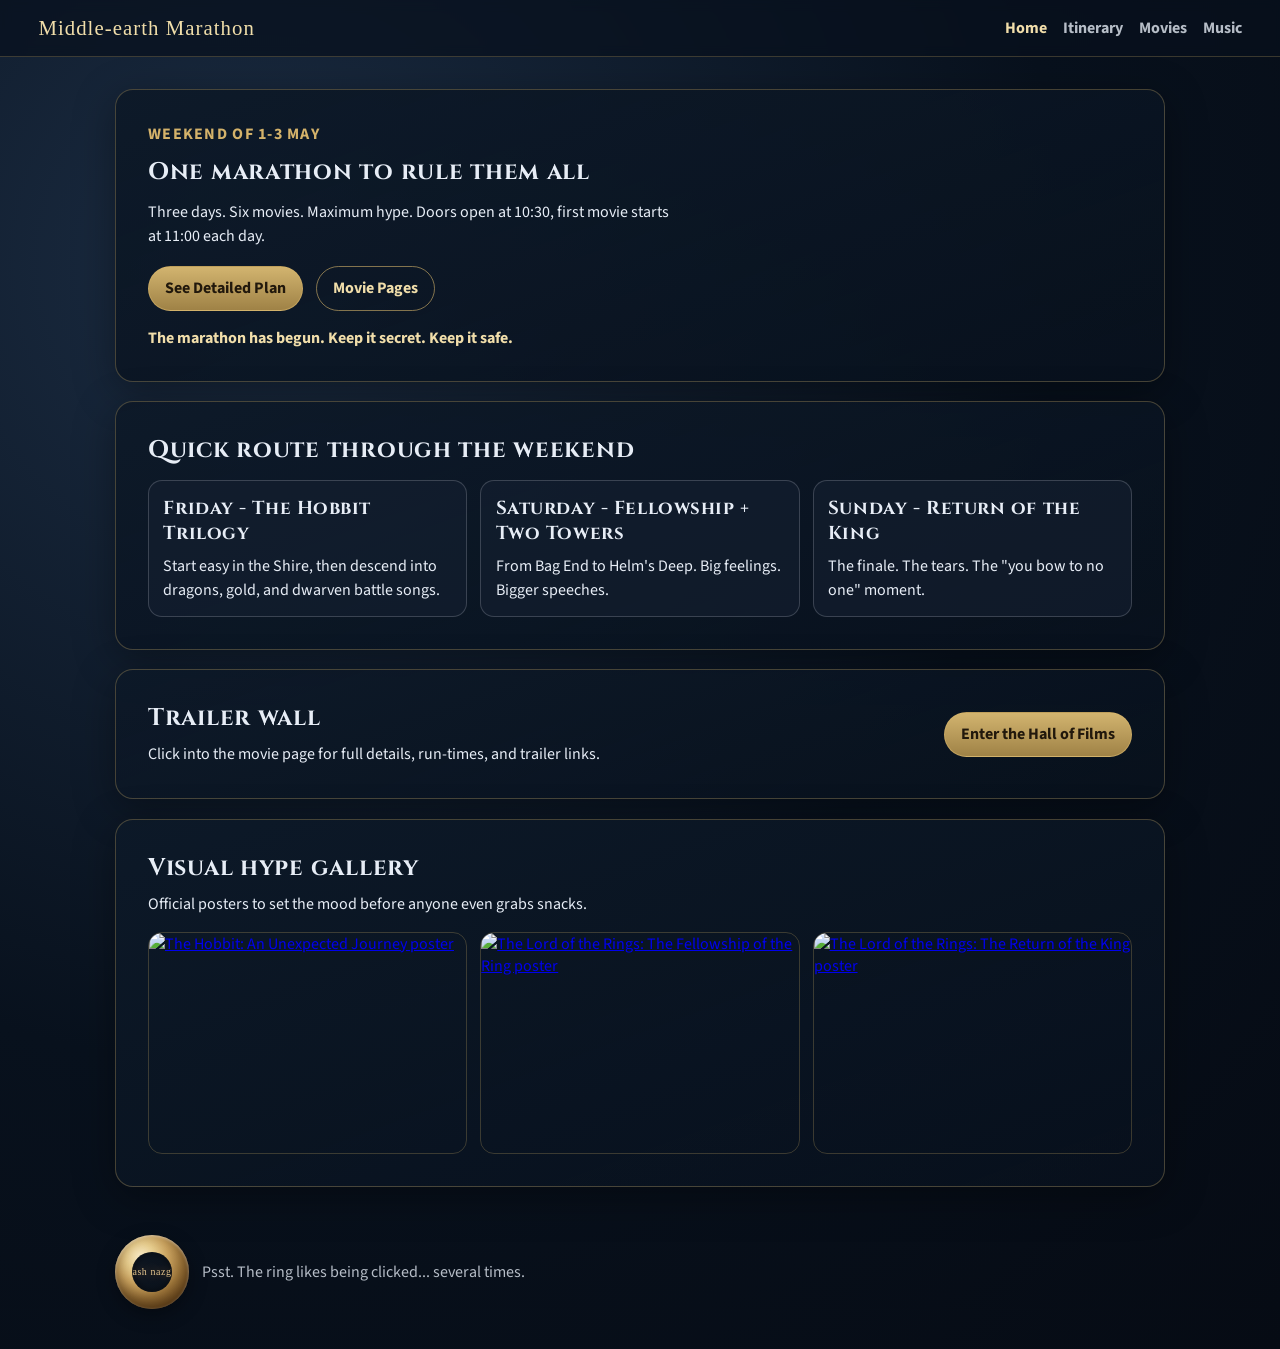
==== index.html @ 4d38f9e7 "Amp up site hype with posters and animated ring interactions" ====
<!doctype html>
<html lang="en">
<head>
  <meta charset="UTF-8">
  <meta name="viewport" content="width=device-width, initial-scale=1.0">
  <title>Middle-earth Marathon | 1-3 May</title>
  <meta name="description" content="An epic Hobbit + LOTR marathon weekend site with schedule, music, and hidden easter eggs.">
  <link rel="preconnect" href="https://fonts.googleapis.com">
  <link rel="preconnect" href="https://fonts.gstatic.com" crossorigin>
  <link href="https://fonts.googleapis.com/css2?family=Cinzel:wght@400;600;800&family=IM+Fell+English+SC&family=Source+Sans+3:wght@400;600;700&display=swap" rel="stylesheet">
  <link rel="stylesheet" href="styles.css">
</head>
<body data-page="home">
  <div class="bg-glow"></div>
  <header class="site-header">
    <a class="brand" href="index.html">Middle-earth Marathon</a>
    <nav>
      <a href="index.html" aria-current="page">Home</a>
      <a href="itinerary.html">Itinerary</a>
      <a href="movies.html">Movies</a>
      <a href="music.html">Music</a>
    </nav>
  </header>

  <main>
    <section class="hero">
      <p class="tag">Weekend of 1-3 May</p>
      <h1>One marathon to rule them all</h1>
      <p class="lead">Three days. Six movies. Maximum hype. Doors open at 10:30, first movie starts at 11:00 each day.</p>
      <div class="cta-row">
        <a class="button" href="itinerary.html">See Detailed Plan</a>
        <a class="button ghost" href="movies.html">Movie Pages</a>
      </div>
      <div id="countdown" class="countdown" aria-live="polite"></div>
    </section>

    <section class="panel">
      <h2>Quick route through the weekend</h2>
      <div class="timeline-grid">
        <article>
          <h3>Friday - The Hobbit Trilogy</h3>
          <p>Start easy in the Shire, then descend into dragons, gold, and dwarven battle songs.</p>
        </article>
        <article>
          <h3>Saturday - Fellowship + Two Towers</h3>
          <p>From Bag End to Helm's Deep. Big feelings. Bigger speeches.</p>
        </article>
        <article>
          <h3>Sunday - Return of the King</h3>
          <p>The finale. The tears. The "you bow to no one" moment.</p>
        </article>
      </div>
    </section>

    <section class="panel split">
      <div>
        <h2>Trailer wall</h2>
        <p>Click into the movie page for full details, run-times, and trailer links.</p>
      </div>
      <a class="button" href="movies.html">Enter the Hall of Films</a>
    </section>

    <section class="panel">
      <h2>Visual hype gallery</h2>
      <p>Official posters to set the mood before anyone even grabs snacks.</p>
      <div class="image-grid">
        <a href="https://www.youtube.com/watch?v=SDnYMbYB-nU" target="_blank" rel="noreferrer" aria-label="The Hobbit trailer">
          <img src="https://upload.wikimedia.org/wikipedia/en/b/b3/The_Hobbit-_An_Unexpected_Journey.jpeg" alt="The Hobbit: An Unexpected Journey poster" loading="lazy">
        </a>
        <a href="https://www.youtube.com/watch?v=V75dMMIW2B4" target="_blank" rel="noreferrer" aria-label="Fellowship trailer">
          <img src="https://upload.wikimedia.org/wikipedia/en/f/fb/Lord_Rings_Fellowship_Ring.jpg" alt="The Lord of the Rings: The Fellowship of the Ring poster" loading="lazy">
        </a>
        <a href="https://www.youtube.com/watch?v=r5X-hFf6Bwo" target="_blank" rel="noreferrer" aria-label="Return of the King trailer">
          <img src="https://upload.wikimedia.org/wikipedia/en/4/48/Lord_Rings_Return_King.jpg" alt="The Lord of the Rings: The Return of the King poster" loading="lazy">
        </a>
      </div>
    </section>
  </main>

  <footer>
    <button id="ring-button" class="ring" aria-label="The One Ring"><span class="sr-only">The One Ring</span></button>
    <p id="ring-message">Psst. The ring likes being clicked... several times.</p>
  </footer>

  <script src="app.js"></script>
</body>
</html>
---- styles.css ----
:root {
  --bg-night: #08111d;
  --bg-deep: #0f1c2d;
  --gold: #d4b26a;
  --gold-bright: #f1deaa;
  --stone: #b6bdc7;
  --ink: #e7edf6;
  --accent: #3b8f7a;
  --ring-red: #8b1f1f;
}

* {
  box-sizing: border-box;
}

html,
body {
  margin: 0;
  padding: 0;
  font-family: "Source Sans 3", sans-serif;
  color: var(--ink);
  background: radial-gradient(circle at 20% 20%, #1b2c42 0%, var(--bg-night) 55%, #060b14 100%);
  min-height: 100%;
}

.bg-glow {
  position: fixed;
  inset: -15vh -20vw;
  pointer-events: none;
  z-index: -3;
  background:
    radial-gradient(circle at 15% 20%, rgba(212, 178, 106, 0.2), transparent 40%),
    radial-gradient(circle at 90% 10%, rgba(59, 143, 122, 0.18), transparent 35%),
    radial-gradient(circle at 50% 85%, rgba(139, 31, 31, 0.18), transparent 35%);
}

.floating-field {
  position: fixed;
  inset: 0;
  overflow: hidden;
  pointer-events: none;
  z-index: -2;
}

.float-shard {
  position: absolute;
  border-radius: 999px;
  opacity: 0.45;
  filter: blur(0.3px);
  animation: drift var(--speed) ease-in-out infinite;
}

@keyframes drift {
  0%,
  100% {
    transform: translateY(0) translateX(0) rotate(0deg);
  }
  50% {
    transform: translateY(calc(var(--rise) * -1)) translateX(var(--slide)) rotate(10deg);
  }
}

.site-header {
  display: flex;
  justify-content: space-between;
  align-items: center;
  gap: 1rem;
  padding: 1rem clamp(1rem, 3vw, 3rem);
  position: sticky;
  top: 0;
  backdrop-filter: blur(6px);
  background: rgba(8, 17, 29, 0.7);
  border-bottom: 1px solid rgba(212, 178, 106, 0.25);
}

.brand {
  text-decoration: none;
  color: var(--gold-bright);
  font-family: "IM Fell English SC", serif;
  font-size: 1.3rem;
  letter-spacing: 0.05em;
}

nav {
  display: flex;
  gap: 1rem;
  flex-wrap: wrap;
}

nav a {
  color: var(--stone);
  text-decoration: none;
  font-weight: 700;
}

nav a[aria-current="page"] {
  color: var(--gold-bright);
}

main {
  width: min(1050px, 92vw);
  margin: 2rem auto 3rem;
  display: grid;
  gap: 1.2rem;
}

.hero,
.panel {
  border: 1px solid rgba(212, 178, 106, 0.3);
  border-radius: 18px;
  padding: clamp(1rem, 3.5vw, 2rem);
  background: linear-gradient(160deg, rgba(13, 25, 40, 0.95), rgba(8, 17, 29, 0.85));
  box-shadow: 0 10px 40px rgba(0, 0, 0, 0.35);
}

.hero.small {
  padding: 1.3rem clamp(1rem, 3vw, 2rem);
}

h1,
h2,
h3 {
  margin: 0 0 0.5rem;
  font-family: Cinzel, serif;
  letter-spacing: 0.03em;
}

p {
  margin: 0;
  line-height: 1.5;
}

.tag {
  color: var(--gold);
  font-weight: 700;
  text-transform: uppercase;
  letter-spacing: 0.08em;
  margin-bottom: 0.6rem;
}

.lead {
  margin: 0.8rem 0 0;
  max-width: 66ch;
}

.cta-row {
  display: flex;
  gap: 0.8rem;
  margin-top: 1.1rem;
  flex-wrap: wrap;
}

.button {
  border: 1px solid rgba(212, 178, 106, 0.6);
  background: linear-gradient(180deg, #d2b46f, #9f8246);
  color: #21180c;
  border-radius: 999px;
  padding: 0.65rem 1rem;
  text-decoration: none;
  font-weight: 700;
  cursor: pointer;
}

.button.ghost {
  background: transparent;
  color: var(--gold-bright);
}

.countdown {
  margin-top: 1rem;
  color: var(--gold-bright);
  font-weight: 700;
}

.timeline-grid,
.cards {
  margin-top: 0.9rem;
  display: grid;
  gap: 0.8rem;
  grid-template-columns: repeat(auto-fit, minmax(220px, 1fr));
}

.card,
.timeline-grid article {
  border: 1px solid rgba(182, 189, 199, 0.25);
  border-radius: 14px;
  padding: 0.9rem;
  background: rgba(21, 32, 48, 0.65);
}

.poster {
  width: 100%;
  aspect-ratio: 2 / 3;
  object-fit: cover;
  border-radius: 12px;
  margin: 0.5rem 0 0.7rem;
  border: 1px solid rgba(212, 178, 106, 0.3);
}

.image-grid {
  margin-top: 1rem;
  display: grid;
  gap: 0.8rem;
  grid-template-columns: repeat(auto-fit, minmax(220px, 1fr));
}

.image-grid a {
  display: block;
  border-radius: 14px;
  overflow: hidden;
  border: 1px solid rgba(212, 178, 106, 0.25);
  transform: translateY(0);
  transition: transform 180ms ease;
}

.image-grid a:hover {
  transform: translateY(-4px);
}

.image-grid img {
  width: 100%;
  height: 100%;
  min-height: 220px;
  object-fit: cover;
  display: block;
}

.card a {
  color: #9de4d2;
  text-decoration: none;
  font-weight: 700;
}

.split {
  display: flex;
  justify-content: space-between;
  gap: 1rem;
  align-items: center;
  flex-wrap: wrap;
}

.agenda {
  margin-top: 0.8rem;
  display: grid;
  gap: 0.65rem;
}

.agenda-item {
  display: flex;
  gap: 1rem;
  align-items: baseline;
  border-left: 3px solid var(--accent);
  padding: 0.5rem 0.8rem;
  background: rgba(20, 33, 50, 0.7);
  border-radius: 8px;
}

.agenda-item span {
  min-width: 4.4rem;
  color: var(--gold-bright);
  font-weight: 700;
}

.ring {
  width: 74px;
  height: 74px;
  border-radius: 50%;
  border: none;
  background:
    radial-gradient(circle at 35% 30%, #f8ebc9 0%, #e5cb8c 20%, #c9a25f 38%, #9a7339 58%, #6f4c20 78%, #4f3414 100%);
  box-shadow:
    inset 0 1px 3px rgba(255, 255, 255, 0.45),
    inset 0 -6px 14px rgba(57, 35, 11, 0.6),
    0 6px 18px rgba(0, 0, 0, 0.35);
  position: relative;
  cursor: pointer;
}

.ring::before {
  content: "";
  position: absolute;
  inset: 17px;
  border-radius: 50%;
  background: radial-gradient(circle at 50% 50%, rgba(8, 17, 29, 0.98) 65%, rgba(8, 17, 29, 0.85) 100%);
  box-shadow: inset 0 0 8px rgba(0, 0, 0, 0.55);
}

.ring::after {
  content: "ash nazg";
  position: absolute;
  inset: 0;
  display: grid;
  place-items: center;
  font-family: "IM Fell English SC", serif;
  font-size: 0.62rem;
  letter-spacing: 0.06em;
  color: rgba(255, 216, 142, 0.88);
  text-shadow: 0 0 10px rgba(255, 167, 73, 0.45);
  mix-blend-mode: screen;
}

.ring.awake {
  animation: ring-pulse 900ms ease;
}

@keyframes ring-pulse {
  0% {
    transform: scale(1) rotate(0deg);
  }
  40% {
    transform: scale(1.08) rotate(8deg);
  }
  100% {
    transform: scale(1) rotate(0deg);
  }
}

.sr-only {
  position: absolute;
  width: 1px;
  height: 1px;
  padding: 0;
  margin: -1px;
  overflow: hidden;
  clip: rect(0, 0, 0, 0);
  white-space: nowrap;
  border: 0;
}

footer {
  width: min(1050px, 92vw);
  margin: 0 auto 2.5rem;
  display: flex;
  gap: 0.8rem;
  align-items: center;
}

#ring-message {
  color: var(--stone);
}

.quote {
  font-family: "IM Fell English SC", serif;
  font-size: 1.3rem;
  color: var(--gold-bright);
}

.hidden-badge {
  margin-top: 1rem;
  display: none;
  color: #9de4d2;
  font-weight: 700;
}

.hidden-badge.show {
  display: block;
}

.secret-title {
  all: unset;
  cursor: pointer;
  color: var(--ink);
  font-family: Cinzel, serif;
  font-size: 1.05rem;
}

body.eye-of-sauron {
  filter: saturate(1.2) contrast(1.05);
}

body.eye-of-sauron .bg-glow {
  background:
    radial-gradient(circle at 50% 50%, rgba(206, 62, 35, 0.45), transparent 35%),
    radial-gradient(circle at 50% 50%, rgba(125, 14, 14, 0.35), transparent 60%);
}

@media (max-width: 700px) {
  .site-header {
    position: static;
  }

  nav {
    gap: 0.7rem;
  }

  footer {
    flex-direction: column;
    align-items: flex-start;
  }
}
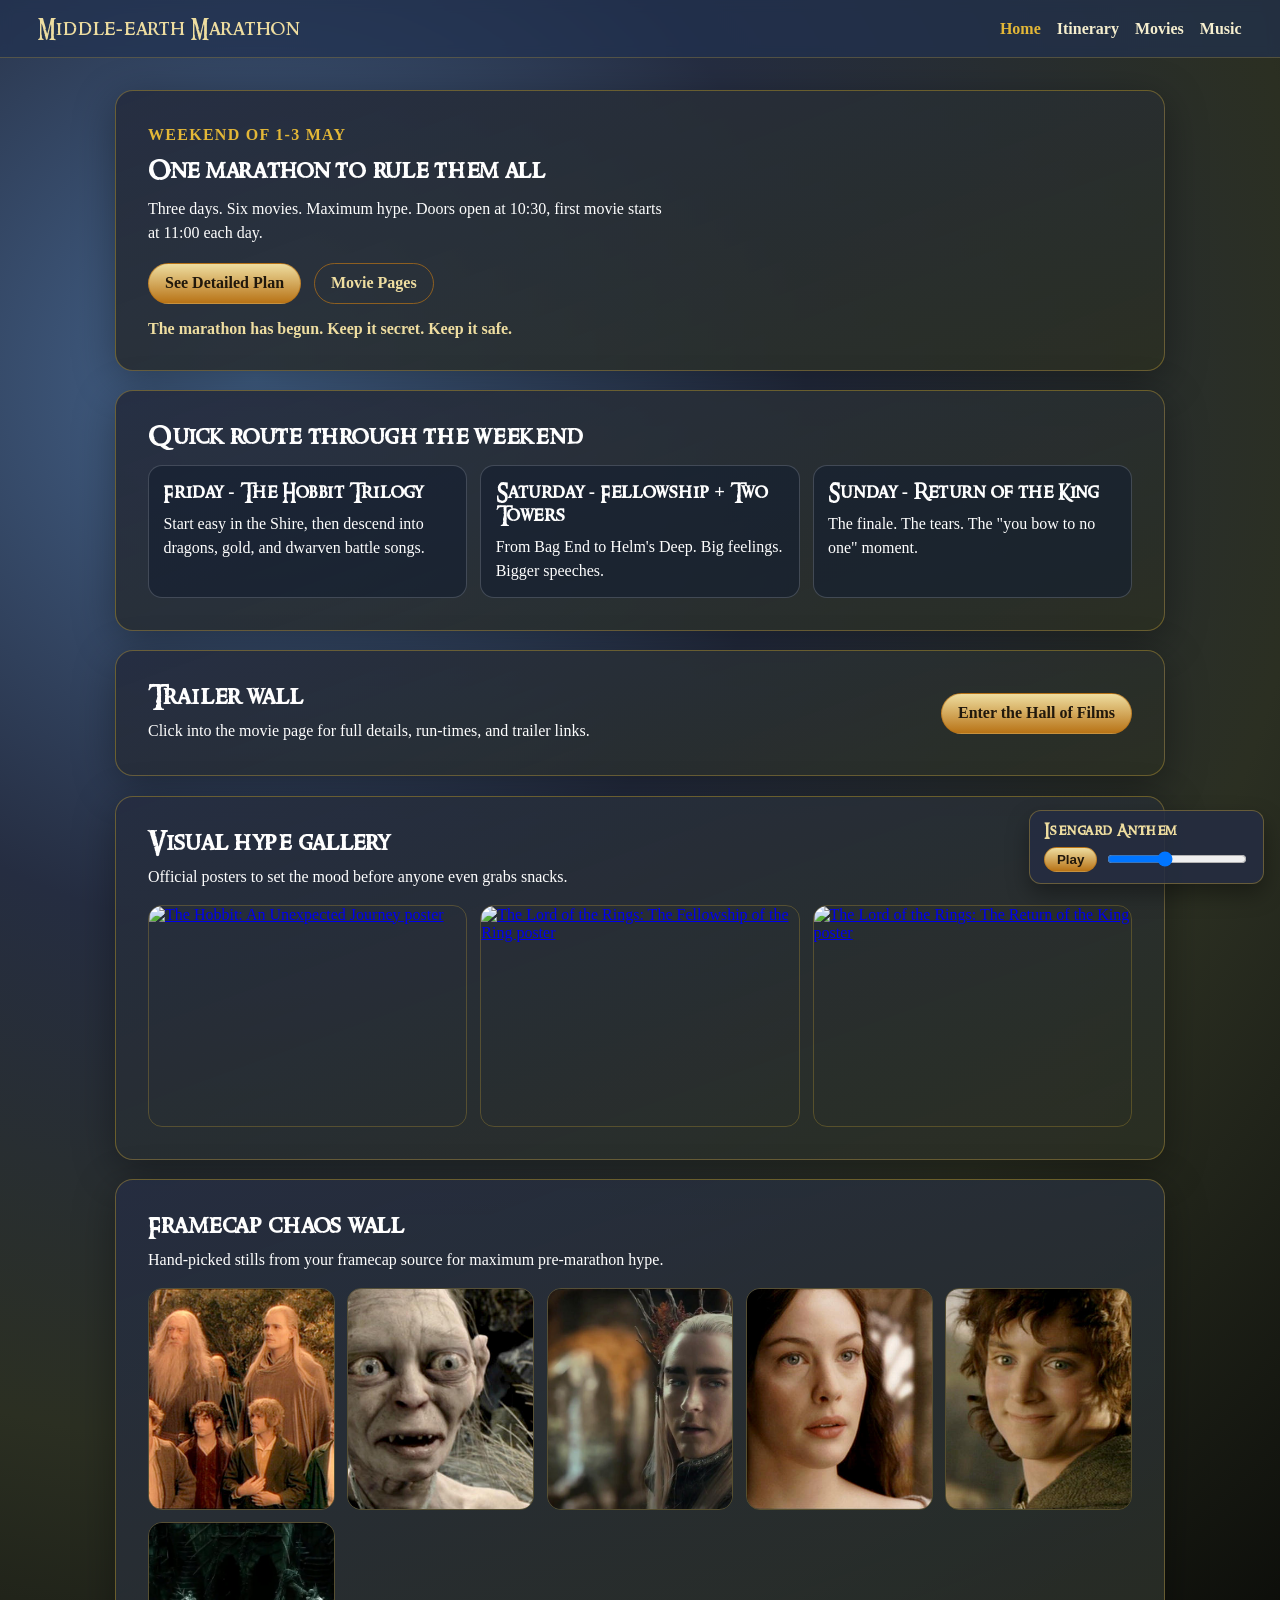
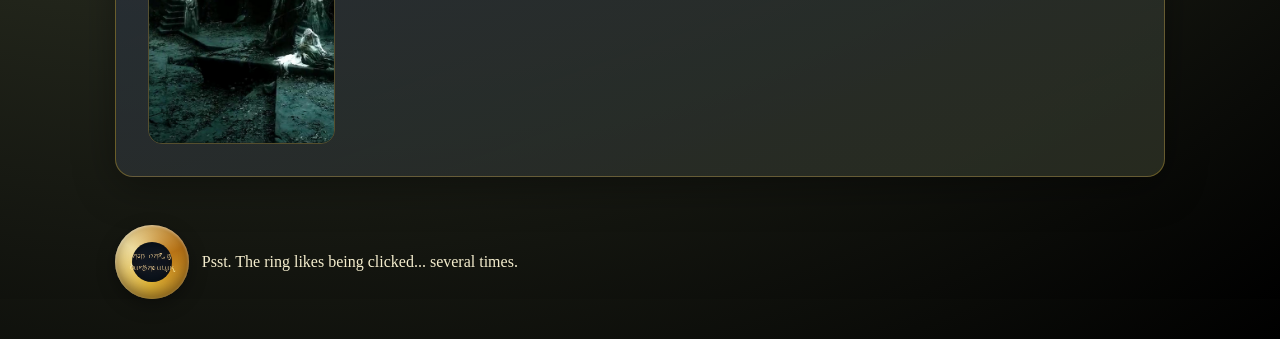
==== commit 85b44e14: "Add soundtrack player, LOTR assets, and themed visual overhaul" ====
--- a/index.html
+++ b/index.html
@@ -5,9 +5,6 @@
   <meta name="viewport" content="width=device-width, initial-scale=1.0">
   <title>Middle-earth Marathon | 1-3 May</title>
   <meta name="description" content="An epic Hobbit + LOTR marathon weekend site with schedule, music, and hidden easter eggs.">
-  <link rel="preconnect" href="https://fonts.googleapis.com">
-  <link rel="preconnect" href="https://fonts.gstatic.com" crossorigin>
-  <link href="https://fonts.googleapis.com/css2?family=Cinzel:wght@400;600;800&family=IM+Fell+English+SC&family=Source+Sans+3:wght@400;600;700&display=swap" rel="stylesheet">
   <link rel="stylesheet" href="styles.css">
 </head>
 <body data-page="home">
@@ -75,6 +72,19 @@
         </a>
       </div>
     </section>
+
+    <section class="panel">
+      <h2>Framecap chaos wall</h2>
+      <p>Hand-picked stills from your framecap source for maximum pre-marathon hype.</p>
+      <div class="image-grid dense">
+        <a href="assets/images/fotr0853.jpg" target="_blank" rel="noreferrer"><img src="assets/images/fotr0853.jpg" alt="Fellowship still" loading="lazy"></a>
+        <a href="assets/images/ttt0059.jpg" target="_blank" rel="noreferrer"><img src="assets/images/ttt0059.jpg" alt="Gollum still" loading="lazy"></a>
+        <a href="assets/images/htrlr146.jpg" target="_blank" rel="noreferrer"><img src="assets/images/htrlr146.jpg" alt="Thranduil still" loading="lazy"></a>
+        <a href="assets/images/rotk0363.jpg" target="_blank" rel="noreferrer"><img src="assets/images/rotk0363.jpg" alt="Arwen still" loading="lazy"></a>
+        <a href="assets/images/rotk2513.jpg" target="_blank" rel="noreferrer"><img src="assets/images/rotk2513.jpg" alt="Frodo still" loading="lazy"></a>
+        <a href="assets/images/htrlr317.jpg" target="_blank" rel="noreferrer"><img src="assets/images/htrlr317.jpg" alt="Gandalf and Galadriel still" loading="lazy"></a>
+      </div>
+    </section>
   </main>
 
   <footer>
--- a/styles.css
+++ b/styles.css
@@ -1,12 +1,34 @@
 :root {
-  --bg-night: #08111d;
-  --bg-deep: #0f1c2d;
-  --gold: #d4b26a;
-  --gold-bright: #f1deaa;
-  --stone: #b6bdc7;
-  --ink: #e7edf6;
-  --accent: #3b8f7a;
-  --ring-red: #8b1f1f;
+  --black: #000000;
+  --moss-1: #2b2f22;
+  --moss-2: #3c422f;
+  --moss-3: #4a4d35;
+  --moss-4: #5e614d;
+  --rotk-1: #213150;
+  --rotk-2: #252d41;
+  --rotk-3: #2f486c;
+  --rotk-4: #46668f;
+  --tower-1: #502730;
+  --tower-2: #532b35;
+  --tower-3: #602932;
+  --tower-4: #8c4949;
+  --logo-copper: #b87316;
+  --logo-gold: #e3b737;
+  --logo-light: #eedda0;
+  --logo-ivory: #f5eece;
+  --ink: #fefefe;
+}
+
+@font-face {
+  font-family: "Ringbearer";
+  src: url("assets/fonts/RingbearerMedium-51mgZ.ttf") format("truetype");
+  font-display: swap;
+}
+
+@font-face {
+  font-family: "Party Business";
+  src: url("assets/fonts/PartyBusiness-4B0K.ttf") format("truetype");
+  font-display: swap;
 }
 
 * {
@@ -17,9 +39,9 @@
 body {
   margin: 0;
   padding: 0;
-  font-family: "Source Sans 3", sans-serif;
+  font-family: Georgia, "Times New Roman", serif;
   color: var(--ink);
-  background: radial-gradient(circle at 20% 20%, #1b2c42 0%, var(--bg-night) 55%, #060b14 100%);
+  background: radial-gradient(circle at 20% 20%, var(--rotk-4) 0%, var(--rotk-2) 30%, var(--moss-1) 58%, var(--black) 100%);
   min-height: 100%;
 }
 
@@ -29,9 +51,9 @@
   pointer-events: none;
   z-index: -3;
   background:
-    radial-gradient(circle at 15% 20%, rgba(212, 178, 106, 0.2), transparent 40%),
-    radial-gradient(circle at 90% 10%, rgba(59, 143, 122, 0.18), transparent 35%),
-    radial-gradient(circle at 50% 85%, rgba(139, 31, 31, 0.18), transparent 35%);
+    radial-gradient(circle at 15% 20%, rgba(227, 183, 55, 0.26), transparent 40%),
+    radial-gradient(circle at 90% 10%, rgba(70, 102, 143, 0.28), transparent 35%),
+    radial-gradient(circle at 50% 85%, rgba(140, 73, 73, 0.28), transparent 35%);
 }
 
 .floating-field {
@@ -48,6 +70,21 @@
   opacity: 0.45;
   filter: blur(0.3px);
   animation: drift var(--speed) ease-in-out infinite;
+}
+
+.emoji-field {
+  position: fixed;
+  inset: 0;
+  overflow: hidden;
+  pointer-events: none;
+  z-index: -1;
+}
+
+.float-emoji {
+  position: absolute;
+  opacity: 0.58;
+  animation: drift var(--speed) ease-in-out infinite;
+  filter: drop-shadow(0 0 8px rgba(238, 221, 160, 0.3));
 }
 
 @keyframes drift {
@@ -69,14 +106,14 @@
   position: sticky;
   top: 0;
   backdrop-filter: blur(6px);
-  background: rgba(8, 17, 29, 0.7);
-  border-bottom: 1px solid rgba(212, 178, 106, 0.25);
+  background: rgba(33, 49, 80, 0.68);
+  border-bottom: 1px solid rgba(227, 183, 55, 0.25);
 }
 
 .brand {
   text-decoration: none;
-  color: var(--gold-bright);
-  font-family: "IM Fell English SC", serif;
+  color: var(--logo-light);
+  font-family: "Ringbearer", serif;
   font-size: 1.3rem;
   letter-spacing: 0.05em;
 }
@@ -88,13 +125,13 @@
 }
 
 nav a {
-  color: var(--stone);
+  color: var(--logo-ivory);
   text-decoration: none;
   font-weight: 700;
 }
 
 nav a[aria-current="page"] {
-  color: var(--gold-bright);
+  color: var(--logo-gold);
 }
 
 main {
@@ -106,10 +143,10 @@
 
 .hero,
 .panel {
-  border: 1px solid rgba(212, 178, 106, 0.3);
+  border: 1px solid rgba(227, 183, 55, 0.35);
   border-radius: 18px;
   padding: clamp(1rem, 3.5vw, 2rem);
-  background: linear-gradient(160deg, rgba(13, 25, 40, 0.95), rgba(8, 17, 29, 0.85));
+  background: linear-gradient(160deg, rgba(37, 45, 65, 0.95), rgba(43, 47, 34, 0.87));
   box-shadow: 0 10px 40px rgba(0, 0, 0, 0.35);
 }
 
@@ -121,7 +158,7 @@
 h2,
 h3 {
   margin: 0 0 0.5rem;
-  font-family: Cinzel, serif;
+  font-family: "Ringbearer", serif;
   letter-spacing: 0.03em;
 }
 
@@ -131,7 +168,7 @@
 }
 
 .tag {
-  color: var(--gold);
+  color: var(--logo-gold);
   font-weight: 700;
   text-transform: uppercase;
   letter-spacing: 0.08em;
@@ -151,8 +188,8 @@
 }
 
 .button {
-  border: 1px solid rgba(212, 178, 106, 0.6);
-  background: linear-gradient(180deg, #d2b46f, #9f8246);
+  border: 1px solid rgba(184, 115, 22, 0.7);
+  background: linear-gradient(180deg, var(--logo-light), var(--logo-copper));
   color: #21180c;
   border-radius: 999px;
   padding: 0.65rem 1rem;
@@ -163,12 +200,12 @@
 
 .button.ghost {
   background: transparent;
-  color: var(--gold-bright);
+  color: var(--logo-light);
 }
 
 .countdown {
   margin-top: 1rem;
-  color: var(--gold-bright);
+  color: var(--logo-light);
   font-weight: 700;
 }
 
@@ -194,7 +231,7 @@
   object-fit: cover;
   border-radius: 12px;
   margin: 0.5rem 0 0.7rem;
-  border: 1px solid rgba(212, 178, 106, 0.3);
+  border: 1px solid rgba(227, 183, 55, 0.35);
 }
 
 .image-grid {
@@ -202,13 +239,17 @@
   display: grid;
   gap: 0.8rem;
   grid-template-columns: repeat(auto-fit, minmax(220px, 1fr));
+}
+
+.image-grid.dense {
+  grid-template-columns: repeat(auto-fit, minmax(170px, 1fr));
 }
 
 .image-grid a {
   display: block;
   border-radius: 14px;
   overflow: hidden;
-  border: 1px solid rgba(212, 178, 106, 0.25);
+  border: 1px solid rgba(227, 183, 55, 0.25);
   transform: translateY(0);
   transition: transform 180ms ease;
 }
@@ -249,7 +290,7 @@
   display: flex;
   gap: 1rem;
   align-items: baseline;
-  border-left: 3px solid var(--accent);
+  border-left: 3px solid var(--logo-gold);
   padding: 0.5rem 0.8rem;
   background: rgba(20, 33, 50, 0.7);
   border-radius: 8px;
@@ -257,7 +298,7 @@
 
 .agenda-item span {
   min-width: 4.4rem;
-  color: var(--gold-bright);
+  color: var(--logo-light);
   font-weight: 700;
 }
 
@@ -266,8 +307,7 @@
   height: 74px;
   border-radius: 50%;
   border: none;
-  background:
-    radial-gradient(circle at 35% 30%, #f8ebc9 0%, #e5cb8c 20%, #c9a25f 38%, #9a7339 58%, #6f4c20 78%, #4f3414 100%);
+  background: conic-gradient(from 65deg, var(--logo-copper), var(--logo-gold), var(--logo-light), var(--logo-copper));
   box-shadow:
     inset 0 1px 3px rgba(255, 255, 255, 0.45),
     inset 0 -6px 14px rgba(57, 35, 11, 0.6),
@@ -286,17 +326,25 @@
 }
 
 .ring::after {
-  content: "ash nazg";
+  content: "ash nazg durbatuluk";
   position: absolute;
   inset: 0;
   display: grid;
   place-items: center;
-  font-family: "IM Fell English SC", serif;
-  font-size: 0.62rem;
+  font-family: "Party Business", serif;
+  font-size: 0.58rem;
   letter-spacing: 0.06em;
   color: rgba(255, 216, 142, 0.88);
   text-shadow: 0 0 10px rgba(255, 167, 73, 0.45);
   mix-blend-mode: screen;
+}
+
+.ring:hover {
+  box-shadow:
+    inset 0 1px 3px rgba(255, 255, 255, 0.45),
+    inset 0 -6px 14px rgba(57, 35, 11, 0.6),
+    0 0 0 3px rgba(227, 183, 55, 0.23),
+    0 8px 26px rgba(0, 0, 0, 0.45);
 }
 
 .ring.awake {
@@ -336,13 +384,13 @@
 }
 
 #ring-message {
-  color: var(--stone);
+  color: var(--logo-ivory);
 }
 
 .quote {
-  font-family: "IM Fell English SC", serif;
+  font-family: "Party Business", serif;
   font-size: 1.3rem;
-  color: var(--gold-bright);
+  color: var(--logo-light);
 }
 
 .hidden-badge {
@@ -360,7 +408,7 @@
   all: unset;
   cursor: pointer;
   color: var(--ink);
-  font-family: Cinzel, serif;
+  font-family: "Ringbearer", serif;
   font-size: 1.05rem;
 }
 
@@ -371,7 +419,45 @@
 body.eye-of-sauron .bg-glow {
   background:
     radial-gradient(circle at 50% 50%, rgba(206, 62, 35, 0.45), transparent 35%),
-    radial-gradient(circle at 50% 50%, rgba(125, 14, 14, 0.35), transparent 60%);
+    radial-gradient(circle at 50% 50%, rgba(96, 41, 50, 0.35), transparent 60%);
+}
+
+.audio-dock {
+  position: fixed;
+  right: 1rem;
+  bottom: 1rem;
+  z-index: 12;
+  display: grid;
+  grid-template-columns: 1fr auto;
+  gap: 0.5rem;
+  align-items: center;
+  padding: 0.7rem 0.85rem;
+  border-radius: 12px;
+  border: 1px solid rgba(227, 183, 55, 0.35);
+  background: rgba(37, 45, 65, 0.88);
+  box-shadow: 0 10px 22px rgba(0, 0, 0, 0.35);
+}
+
+.audio-dock strong {
+  grid-column: 1 / -1;
+  font-family: "Ringbearer", serif;
+  color: var(--logo-light);
+  font-size: 0.9rem;
+  letter-spacing: 0.03em;
+}
+
+.audio-dock button {
+  border: 1px solid rgba(184, 115, 22, 0.7);
+  background: linear-gradient(180deg, var(--logo-light), var(--logo-copper));
+  color: #21180c;
+  border-radius: 999px;
+  padding: 0.25rem 0.75rem;
+  font-weight: 700;
+  cursor: pointer;
+}
+
+.audio-dock input[type="range"] {
+  width: 140px;
 }
 
 @media (max-width: 700px) {
@@ -387,4 +473,14 @@
     flex-direction: column;
     align-items: flex-start;
   }
-}
+
+  .audio-dock {
+    right: 0.6rem;
+    bottom: 0.6rem;
+    padding: 0.55rem 0.7rem;
+  }
+
+  .audio-dock input[type="range"] {
+    width: 110px;
+  }
+}
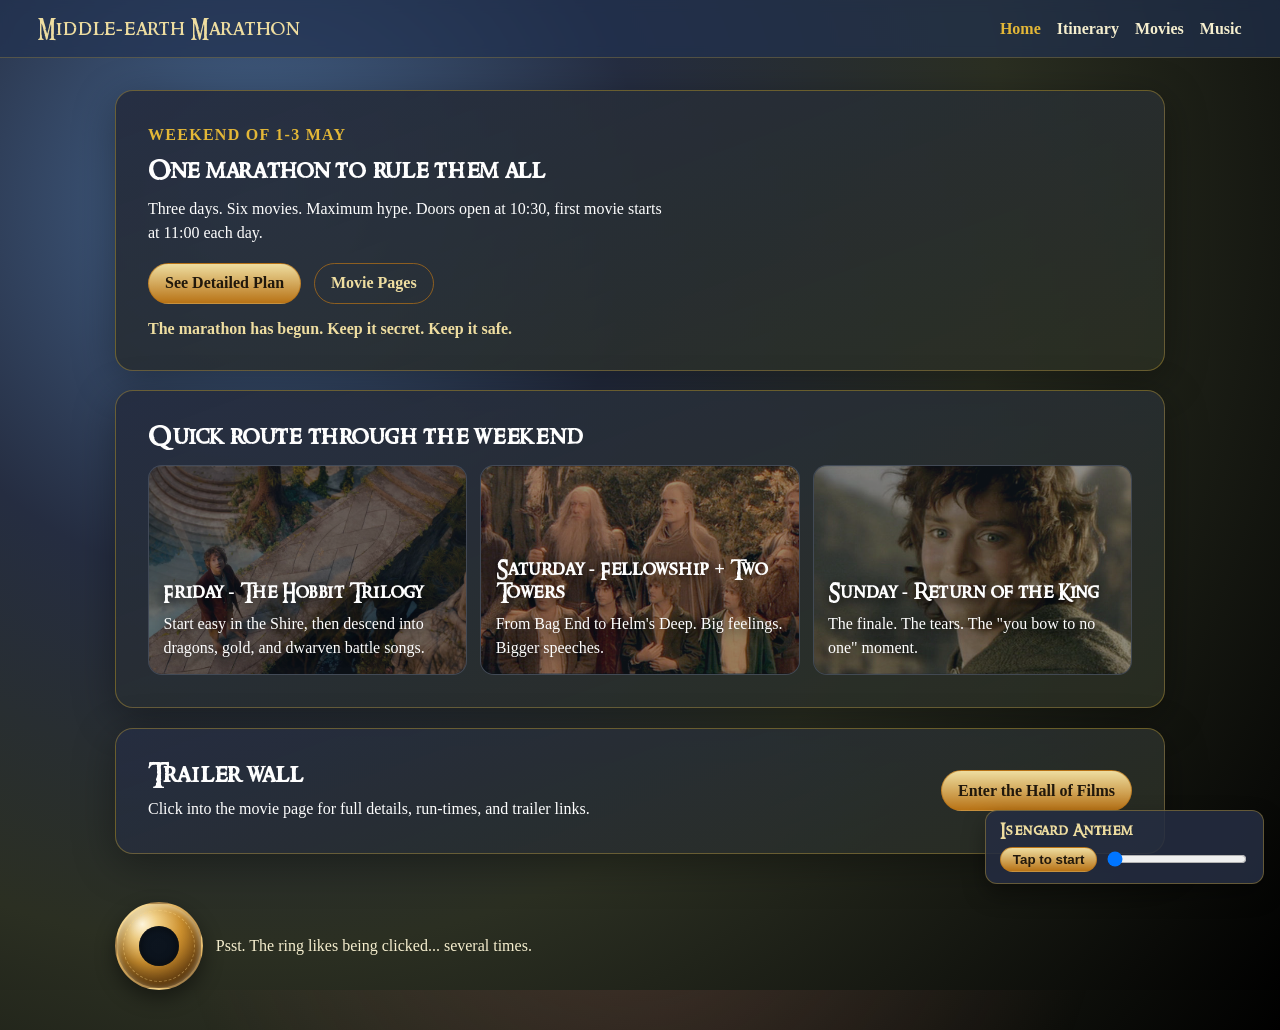
==== commit 67789887: "Integrate imagery into layout and persist soundtrack across pages" ====
--- a/index.html
+++ b/index.html
@@ -33,16 +33,19 @@
 
     <section class="panel">
       <h2>Quick route through the weekend</h2>
-      <div class="timeline-grid">
-        <article>
+      <div class="timeline-grid cinematic">
+        <article class="scene-card">
+          <img src="assets/images/htrlr127.jpg" alt="Bilbo in the Shire" loading="lazy">
           <h3>Friday - The Hobbit Trilogy</h3>
           <p>Start easy in the Shire, then descend into dragons, gold, and dwarven battle songs.</p>
         </article>
-        <article>
+        <article class="scene-card">
+          <img src="assets/images/fotr0853.jpg" alt="The fellowship" loading="lazy">
           <h3>Saturday - Fellowship + Two Towers</h3>
           <p>From Bag End to Helm's Deep. Big feelings. Bigger speeches.</p>
         </article>
-        <article>
+        <article class="scene-card">
+          <img src="assets/images/rotk2513.jpg" alt="Frodo in Return of the King" loading="lazy">
           <h3>Sunday - Return of the King</h3>
           <p>The finale. The tears. The "you bow to no one" moment.</p>
         </article>
@@ -57,34 +60,6 @@
       <a class="button" href="movies.html">Enter the Hall of Films</a>
     </section>
 
-    <section class="panel">
-      <h2>Visual hype gallery</h2>
-      <p>Official posters to set the mood before anyone even grabs snacks.</p>
-      <div class="image-grid">
-        <a href="https://www.youtube.com/watch?v=SDnYMbYB-nU" target="_blank" rel="noreferrer" aria-label="The Hobbit trailer">
-          <img src="https://upload.wikimedia.org/wikipedia/en/b/b3/The_Hobbit-_An_Unexpected_Journey.jpeg" alt="The Hobbit: An Unexpected Journey poster" loading="lazy">
-        </a>
-        <a href="https://www.youtube.com/watch?v=V75dMMIW2B4" target="_blank" rel="noreferrer" aria-label="Fellowship trailer">
-          <img src="https://upload.wikimedia.org/wikipedia/en/f/fb/Lord_Rings_Fellowship_Ring.jpg" alt="The Lord of the Rings: The Fellowship of the Ring poster" loading="lazy">
-        </a>
-        <a href="https://www.youtube.com/watch?v=r5X-hFf6Bwo" target="_blank" rel="noreferrer" aria-label="Return of the King trailer">
-          <img src="https://upload.wikimedia.org/wikipedia/en/4/48/Lord_Rings_Return_King.jpg" alt="The Lord of the Rings: The Return of the King poster" loading="lazy">
-        </a>
-      </div>
-    </section>
-
-    <section class="panel">
-      <h2>Framecap chaos wall</h2>
-      <p>Hand-picked stills from your framecap source for maximum pre-marathon hype.</p>
-      <div class="image-grid dense">
-        <a href="assets/images/fotr0853.jpg" target="_blank" rel="noreferrer"><img src="assets/images/fotr0853.jpg" alt="Fellowship still" loading="lazy"></a>
-        <a href="assets/images/ttt0059.jpg" target="_blank" rel="noreferrer"><img src="assets/images/ttt0059.jpg" alt="Gollum still" loading="lazy"></a>
-        <a href="assets/images/htrlr146.jpg" target="_blank" rel="noreferrer"><img src="assets/images/htrlr146.jpg" alt="Thranduil still" loading="lazy"></a>
-        <a href="assets/images/rotk0363.jpg" target="_blank" rel="noreferrer"><img src="assets/images/rotk0363.jpg" alt="Arwen still" loading="lazy"></a>
-        <a href="assets/images/rotk2513.jpg" target="_blank" rel="noreferrer"><img src="assets/images/rotk2513.jpg" alt="Frodo still" loading="lazy"></a>
-        <a href="assets/images/htrlr317.jpg" target="_blank" rel="noreferrer"><img src="assets/images/htrlr317.jpg" alt="Gandalf and Galadriel still" loading="lazy"></a>
-      </div>
-    </section>
   </main>
 
   <footer>
--- a/styles.css
+++ b/styles.css
@@ -45,6 +45,34 @@
   min-height: 100%;
 }
 
+body::before {
+  content: "";
+  position: fixed;
+  inset: 0;
+  z-index: -4;
+  background-position: center;
+  background-size: cover;
+  background-repeat: no-repeat;
+  opacity: 0.15;
+  filter: saturate(1.15) contrast(1.05);
+}
+
+body[data-page="home"]::before {
+  background-image: url("assets/images/fotr0853.jpg");
+}
+
+body[data-page="itinerary"]::before {
+  background-image: url("assets/images/htrlr127.jpg");
+}
+
+body[data-page="movies"]::before {
+  background-image: url("assets/images/htrlr317.jpg");
+}
+
+body[data-page="music"]::before {
+  background-image: url("assets/images/ttt0059.jpg");
+}
+
 .bg-glow {
   position: fixed;
   inset: -15vh -20vw;
@@ -225,6 +253,73 @@
   background: rgba(21, 32, 48, 0.65);
 }
 
+.cinematic {
+  align-items: stretch;
+}
+
+.scene-card {
+  position: relative;
+  overflow: hidden;
+  min-height: 210px;
+  display: grid;
+  align-content: end;
+}
+
+.scene-card img {
+  position: absolute;
+  inset: 0;
+  width: 100%;
+  height: 100%;
+  object-fit: cover;
+  opacity: 0.55;
+}
+
+.scene-card h3,
+.scene-card p {
+  position: relative;
+  z-index: 1;
+  text-shadow: 0 3px 12px rgba(0, 0, 0, 0.8);
+}
+
+.movie-card {
+  background: linear-gradient(180deg, rgba(37, 45, 65, 0.9), rgba(43, 47, 34, 0.92));
+}
+
+.day-panel {
+  overflow: hidden;
+}
+
+.panel-banner {
+  width: calc(100% + 4rem);
+  margin: -2rem -2rem 1rem;
+  height: 170px;
+  object-fit: cover;
+  display: block;
+  border-bottom: 1px solid rgba(227, 183, 55, 0.35);
+}
+
+.scene-link {
+  position: relative;
+  overflow: hidden;
+  min-height: 180px;
+}
+
+.card-bg {
+  position: absolute;
+  inset: 0;
+  width: 100%;
+  height: 100%;
+  object-fit: cover;
+  opacity: 0.45;
+}
+
+.scene-link h3,
+.scene-link a {
+  position: relative;
+  z-index: 1;
+  text-shadow: 0 3px 14px rgba(0, 0, 0, 0.85);
+}
+
 .poster {
   width: 100%;
   aspect-ratio: 2 / 3;
@@ -303,15 +398,16 @@
 }
 
 .ring {
-  width: 74px;
-  height: 74px;
+  width: 88px;
+  height: 88px;
   border-radius: 50%;
-  border: none;
-  background: conic-gradient(from 65deg, var(--logo-copper), var(--logo-gold), var(--logo-light), var(--logo-copper));
+  border: 2px solid rgba(255, 239, 190, 0.33);
+  background:
+    radial-gradient(circle at 30% 24%, #fff7dd 0%, #f1cf84 18%, #cf922f 45%, #8b5918 72%, #57320d 100%);
   box-shadow:
-    inset 0 1px 3px rgba(255, 255, 255, 0.45),
-    inset 0 -6px 14px rgba(57, 35, 11, 0.6),
-    0 6px 18px rgba(0, 0, 0, 0.35);
+    inset 0 2px 6px rgba(255, 248, 214, 0.65),
+    inset 0 -10px 20px rgba(57, 35, 11, 0.68),
+    0 8px 20px rgba(0, 0, 0, 0.45);
   position: relative;
   cursor: pointer;
 }
@@ -319,24 +415,18 @@
 .ring::before {
   content: "";
   position: absolute;
-  inset: 17px;
+  inset: 22px;
   border-radius: 50%;
-  background: radial-gradient(circle at 50% 50%, rgba(8, 17, 29, 0.98) 65%, rgba(8, 17, 29, 0.85) 100%);
-  box-shadow: inset 0 0 8px rgba(0, 0, 0, 0.55);
+  background: radial-gradient(circle at 50% 50%, rgba(8, 17, 29, 0.98) 62%, rgba(8, 17, 29, 0.82) 100%);
+  box-shadow: inset 0 0 10px rgba(0, 0, 0, 0.65);
 }
 
 .ring::after {
-  content: "ash nazg durbatuluk";
-  position: absolute;
-  inset: 0;
-  display: grid;
-  place-items: center;
-  font-family: "Party Business", serif;
-  font-size: 0.58rem;
-  letter-spacing: 0.06em;
-  color: rgba(255, 216, 142, 0.88);
-  text-shadow: 0 0 10px rgba(255, 167, 73, 0.45);
-  mix-blend-mode: screen;
+  content: "";
+  position: absolute;
+  inset: 6px;
+  border-radius: 50%;
+  border: 1px dashed rgba(255, 217, 136, 0.4);
 }
 
 .ring:hover {
@@ -391,6 +481,14 @@
   font-family: "Party Business", serif;
   font-size: 1.3rem;
   color: var(--logo-light);
+}
+
+.quote-box {
+  margin-top: 0.75rem;
+  padding: 0.8rem 0.95rem;
+  border-left: 3px solid rgba(227, 183, 55, 0.65);
+  background: rgba(0, 0, 0, 0.25);
+  border-radius: 10px;
 }
 
 .hidden-badge {
@@ -474,6 +572,12 @@
     align-items: flex-start;
   }
 
+  .panel-banner {
+    width: calc(100% + 2rem);
+    margin: -1rem -1rem 0.85rem;
+    height: 140px;
+  }
+
   .audio-dock {
     right: 0.6rem;
     bottom: 0.6rem;
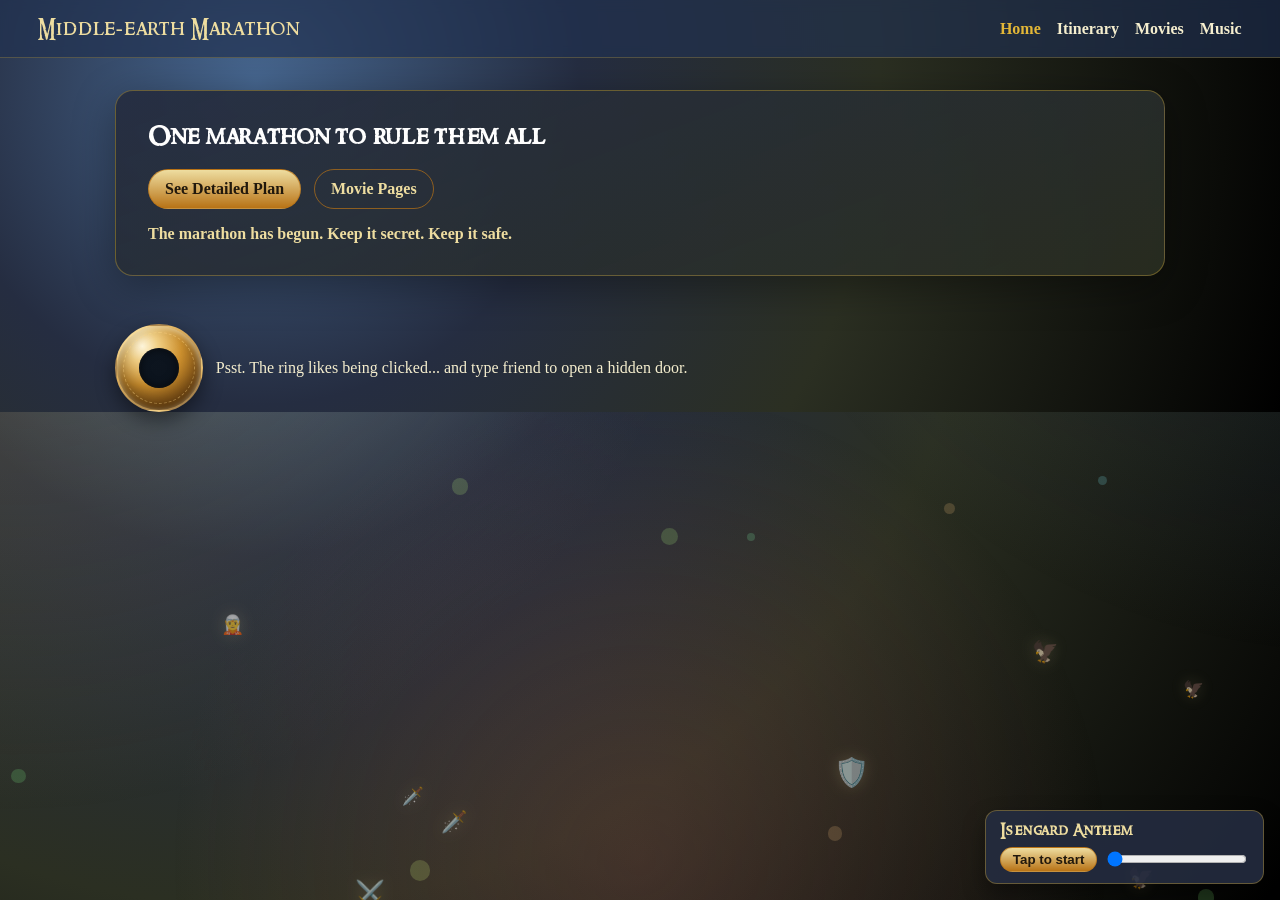
==== commit 31ee4c50: "Simplify page copy and switch hidden door hint to friend" ====
--- a/index.html
+++ b/index.html
@@ -21,9 +21,7 @@
 
   <main>
     <section class="hero">
-      <p class="tag">Weekend of 1-3 May</p>
       <h1>One marathon to rule them all</h1>
-      <p class="lead">Three days. Six movies. Maximum hype. Doors open at 10:30, first movie starts at 11:00 each day.</p>
       <div class="cta-row">
         <a class="button" href="itinerary.html">See Detailed Plan</a>
         <a class="button ghost" href="movies.html">Movie Pages</a>
@@ -31,40 +29,11 @@
       <div id="countdown" class="countdown" aria-live="polite"></div>
     </section>
 
-    <section class="panel">
-      <h2>Quick route through the weekend</h2>
-      <div class="timeline-grid cinematic">
-        <article class="scene-card">
-          <img src="assets/images/htrlr127.jpg" alt="Bilbo in the Shire" loading="lazy">
-          <h3>Friday - The Hobbit Trilogy</h3>
-          <p>Start easy in the Shire, then descend into dragons, gold, and dwarven battle songs.</p>
-        </article>
-        <article class="scene-card">
-          <img src="assets/images/fotr0853.jpg" alt="The fellowship" loading="lazy">
-          <h3>Saturday - Fellowship + Two Towers</h3>
-          <p>From Bag End to Helm's Deep. Big feelings. Bigger speeches.</p>
-        </article>
-        <article class="scene-card">
-          <img src="assets/images/rotk2513.jpg" alt="Frodo in Return of the King" loading="lazy">
-          <h3>Sunday - Return of the King</h3>
-          <p>The finale. The tears. The "you bow to no one" moment.</p>
-        </article>
-      </div>
-    </section>
-
-    <section class="panel split">
-      <div>
-        <h2>Trailer wall</h2>
-        <p>Click into the movie page for full details, run-times, and trailer links.</p>
-      </div>
-      <a class="button" href="movies.html">Enter the Hall of Films</a>
-    </section>
-
   </main>
 
   <footer>
     <button id="ring-button" class="ring" aria-label="The One Ring"><span class="sr-only">The One Ring</span></button>
-    <p id="ring-message">Psst. The ring likes being clicked... several times.</p>
+    <p id="ring-message">Psst. The ring likes being clicked... and type friend to open a hidden door.</p>
   </footer>
 
   <script src="app.js"></script>
--- a/styles.css
+++ b/styles.css
@@ -43,34 +43,7 @@
   color: var(--ink);
   background: radial-gradient(circle at 20% 20%, var(--rotk-4) 0%, var(--rotk-2) 30%, var(--moss-1) 58%, var(--black) 100%);
   min-height: 100%;
-}
-
-body::before {
-  content: "";
-  position: fixed;
-  inset: 0;
-  z-index: -4;
-  background-position: center;
-  background-size: cover;
-  background-repeat: no-repeat;
-  opacity: 0.15;
-  filter: saturate(1.15) contrast(1.05);
-}
-
-body[data-page="home"]::before {
-  background-image: url("assets/images/fotr0853.jpg");
-}
-
-body[data-page="itinerary"]::before {
-  background-image: url("assets/images/htrlr127.jpg");
-}
-
-body[data-page="movies"]::before {
-  background-image: url("assets/images/htrlr317.jpg");
-}
-
-body[data-page="music"]::before {
-  background-image: url("assets/images/ttt0059.jpg");
+  transition: background 700ms ease, filter 700ms ease;
 }
 
 .bg-glow {
@@ -176,6 +149,7 @@
   padding: clamp(1rem, 3.5vw, 2rem);
   background: linear-gradient(160deg, rgba(37, 45, 65, 0.95), rgba(43, 47, 34, 0.87));
   box-shadow: 0 10px 40px rgba(0, 0, 0, 0.35);
+  transition: border-color 500ms ease, background 500ms ease, box-shadow 500ms ease;
 }
 
 .hero.small {
@@ -224,6 +198,7 @@
   text-decoration: none;
   font-weight: 700;
   cursor: pointer;
+  transition: background 300ms ease, color 300ms ease, border-color 300ms ease;
 }
 
 .button.ghost {
@@ -511,13 +486,47 @@
 }
 
 body.eye-of-sauron {
-  filter: saturate(1.2) contrast(1.05);
+  --rotk-1: #2a0f0f;
+  --rotk-2: #3d1616;
+  --rotk-3: #6e2118;
+  --rotk-4: #9b341f;
+  --moss-1: #1a1010;
+  --moss-2: #2b1614;
+  --moss-3: #4f1f1a;
+  --moss-4: #6f251b;
+  --logo-copper: #bf4d1c;
+  --logo-gold: #ff9b2f;
+  --logo-light: #ffd07a;
+  --logo-ivory: #ffe6bf;
+  animation: mordor-pulse 2.4s ease-in-out infinite;
 }
 
 body.eye-of-sauron .bg-glow {
   background:
-    radial-gradient(circle at 50% 50%, rgba(206, 62, 35, 0.45), transparent 35%),
-    radial-gradient(circle at 50% 50%, rgba(96, 41, 50, 0.35), transparent 60%);
+    radial-gradient(circle at 50% 50%, rgba(255, 92, 31, 0.55), transparent 35%),
+    radial-gradient(circle at 18% 18%, rgba(255, 155, 47, 0.28), transparent 38%),
+    radial-gradient(circle at 78% 72%, rgba(159, 29, 18, 0.4), transparent 45%);
+}
+
+body.eye-of-sauron .floating-field,
+body.eye-of-sauron .emoji-field {
+  opacity: 1;
+  filter: saturate(1.35) brightness(1.1);
+}
+
+body.eye-of-sauron .float-shard,
+body.eye-of-sauron .float-emoji {
+  animation-duration: calc(var(--speed) * 0.75);
+}
+
+@keyframes mordor-pulse {
+  0%,
+  100% {
+    filter: saturate(1.08) contrast(1.04);
+  }
+  50% {
+    filter: saturate(1.22) contrast(1.1);
+  }
 }
 
 .audio-dock {
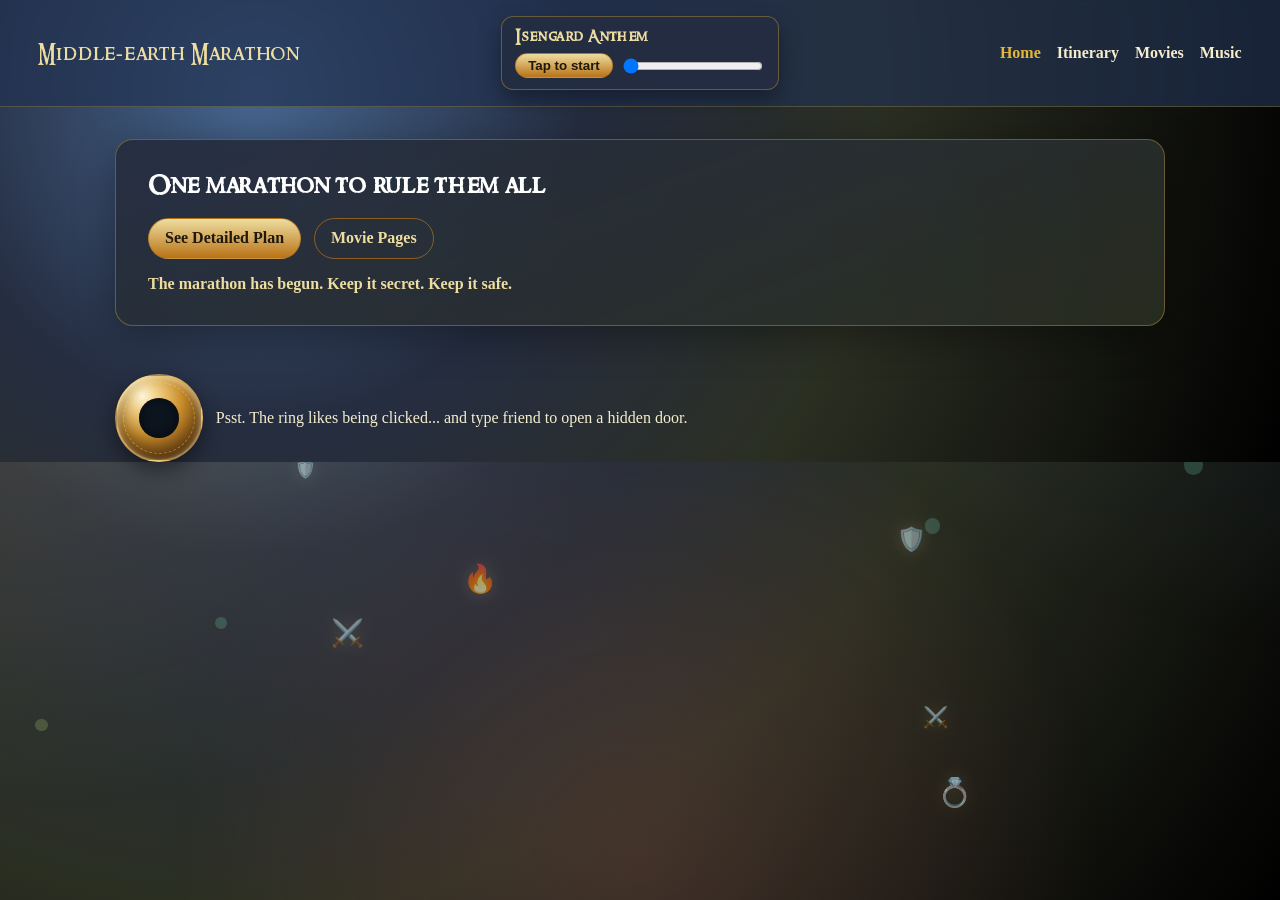
==== commit 163dd5d7: "Move anthem controls into navbar and restore mellon-only secret" ====
--- a/index.html
+++ b/index.html
@@ -11,6 +11,7 @@
   <div class="bg-glow"></div>
   <header class="site-header">
     <a class="brand" href="index.html">Middle-earth Marathon</a>
+    <div id="anthem-slot" class="anthem-slot" aria-label="Music controls"></div>
     <nav>
       <a href="index.html" aria-current="page">Home</a>
       <a href="itinerary.html">Itinerary</a>
--- a/styles.css
+++ b/styles.css
@@ -99,8 +99,8 @@
 }
 
 .site-header {
-  display: flex;
-  justify-content: space-between;
+  display: grid;
+  grid-template-columns: 1fr auto 1fr;
   align-items: center;
   gap: 1rem;
   padding: 1rem clamp(1rem, 3vw, 3rem);
@@ -117,12 +117,18 @@
   font-family: "Ringbearer", serif;
   font-size: 1.3rem;
   letter-spacing: 0.05em;
+  justify-self: start;
+}
+
+.anthem-slot {
+  justify-self: center;
 }
 
 nav {
   display: flex;
   gap: 1rem;
   flex-wrap: wrap;
+  justify-self: end;
 }
 
 nav a {
@@ -530,10 +536,7 @@
 }
 
 .audio-dock {
-  position: fixed;
-  right: 1rem;
-  bottom: 1rem;
-  z-index: 12;
+  position: static;
   display: grid;
   grid-template-columns: 1fr auto;
   gap: 0.5rem;
@@ -570,10 +573,17 @@
 @media (max-width: 700px) {
   .site-header {
     position: static;
+    grid-template-columns: 1fr;
   }
 
   nav {
     gap: 0.7rem;
+    justify-self: start;
+  }
+
+  .anthem-slot {
+    justify-self: start;
+    width: 100%;
   }
 
   footer {
@@ -588,8 +598,6 @@
   }
 
   .audio-dock {
-    right: 0.6rem;
-    bottom: 0.6rem;
     padding: 0.55rem 0.7rem;
   }
 
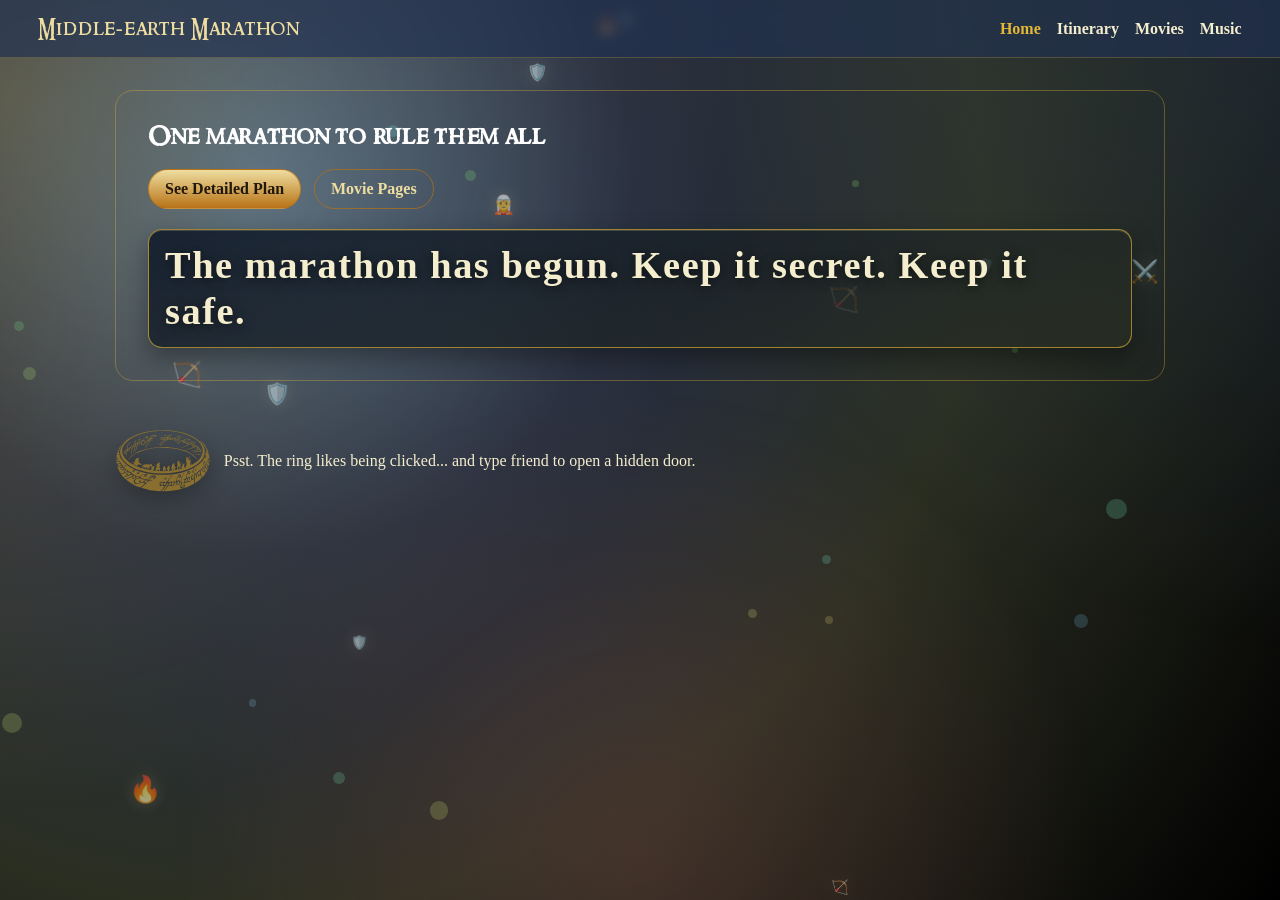
==== commit 482756fa: "Upgrade Durin secret page and replace ring control with dark-gold SVG" ====
--- a/index.html
+++ b/index.html
@@ -33,7 +33,7 @@
   </main>
 
   <footer>
-    <button id="ring-button" class="ring" aria-label="The One Ring"><span class="sr-only">The One Ring</span></button>
+    <button id="ring-button" class="ring" aria-label="The One Ring"><img class="ring-svg" src="assets/images/one-ring.svg" alt="" aria-hidden="true"><span class="sr-only">The One Ring</span></button>
     <p id="ring-message">Psst. The ring likes being clicked... and type friend to open a hidden door.</p>
   </footer>
 
--- a/styles.css
+++ b/styles.css
@@ -43,14 +43,19 @@
   color: var(--ink);
   background: radial-gradient(circle at 20% 20%, var(--rotk-4) 0%, var(--rotk-2) 30%, var(--moss-1) 58%, var(--black) 100%);
   min-height: 100%;
+  height: 100%;
   transition: background 700ms ease, filter 700ms ease;
+}
+
+body {
+  min-height: 100vh;
 }
 
 .bg-glow {
   position: fixed;
   inset: -15vh -20vw;
   pointer-events: none;
-  z-index: -3;
+  z-index: 0;
   background:
     radial-gradient(circle at 15% 20%, rgba(227, 183, 55, 0.26), transparent 40%),
     radial-gradient(circle at 90% 10%, rgba(70, 102, 143, 0.28), transparent 35%),
@@ -62,7 +67,7 @@
   inset: 0;
   overflow: hidden;
   pointer-events: none;
-  z-index: -2;
+  z-index: 1;
 }
 
 .float-shard {
@@ -78,7 +83,7 @@
   inset: 0;
   overflow: hidden;
   pointer-events: none;
-  z-index: -1;
+  z-index: 2;
 }
 
 .float-emoji {
@@ -109,6 +114,7 @@
   backdrop-filter: blur(6px);
   background: rgba(33, 49, 80, 0.68);
   border-bottom: 1px solid rgba(227, 183, 55, 0.25);
+  z-index: 20;
 }
 
 .brand {
@@ -146,6 +152,8 @@
   margin: 2rem auto 3rem;
   display: grid;
   gap: 1.2rem;
+  position: relative;
+  z-index: 5;
 }
 
 .hero,
@@ -153,8 +161,8 @@
   border: 1px solid rgba(227, 183, 55, 0.35);
   border-radius: 18px;
   padding: clamp(1rem, 3.5vw, 2rem);
-  background: linear-gradient(160deg, rgba(37, 45, 65, 0.95), rgba(43, 47, 34, 0.87));
-  box-shadow: 0 10px 40px rgba(0, 0, 0, 0.35);
+  background: transparent;
+  box-shadow: none;
   transition: border-color 500ms ease, background 500ms ease, box-shadow 500ms ease;
 }
 
@@ -213,9 +221,50 @@
 }
 
 .countdown {
-  margin-top: 1rem;
+  margin-top: 1.25rem;
+  color: var(--logo-ivory);
+  font-weight: 700;
+  font-size: clamp(1.4rem, 4vw, 2.4rem);
+  letter-spacing: 0.04em;
+  line-height: 1.2;
+  display: inline-flex;
+  align-items: center;
+  padding: 0.75rem 1rem;
+  border-radius: 14px;
+  border: 1px solid rgba(227, 183, 55, 0.65);
+  background:
+    linear-gradient(160deg, rgba(15, 25, 41, 0.88), rgba(43, 47, 34, 0.6));
+  box-shadow:
+    0 10px 24px rgba(0, 0, 0, 0.35),
+    inset 0 1px 0 rgba(255, 238, 198, 0.18);
+  text-shadow: 0 2px 12px rgba(0, 0, 0, 0.6);
+  flex-direction: column;
+  align-items: flex-start;
+  gap: 0.2rem;
+}
+
+.countdown-label {
+  font-size: clamp(0.8rem, 1.4vw, 1rem);
+  letter-spacing: 0.08em;
+  text-transform: uppercase;
+  color: rgba(245, 238, 206, 0.9);
+}
+
+.countdown-time {
+  font-size: clamp(1.45rem, 4.3vw, 2.55rem);
+  font-weight: 800;
   color: var(--logo-light);
-  font-weight: 700;
+  animation: countdown-pulse 1s ease-in-out infinite;
+}
+
+@keyframes countdown-pulse {
+  0%,
+  100% {
+    text-shadow: 0 0 10px rgba(255, 203, 107, 0.45);
+  }
+  50% {
+    text-shadow: 0 0 18px rgba(255, 203, 107, 0.9);
+  }
 }
 
 .timeline-grid,
@@ -379,43 +428,26 @@
 }
 
 .ring {
-  width: 88px;
-  height: 88px;
-  border-radius: 50%;
-  border: 2px solid rgba(255, 239, 190, 0.33);
-  background:
-    radial-gradient(circle at 30% 24%, #fff7dd 0%, #f1cf84 18%, #cf922f 45%, #8b5918 72%, #57320d 100%);
-  box-shadow:
-    inset 0 2px 6px rgba(255, 248, 214, 0.65),
-    inset 0 -10px 20px rgba(57, 35, 11, 0.68),
-    0 8px 20px rgba(0, 0, 0, 0.45);
+  width: 96px;
+  height: 64px;
+  border: none;
+  background: transparent;
   position: relative;
   cursor: pointer;
-}
-
-.ring::before {
-  content: "";
-  position: absolute;
-  inset: 22px;
-  border-radius: 50%;
-  background: radial-gradient(circle at 50% 50%, rgba(8, 17, 29, 0.98) 62%, rgba(8, 17, 29, 0.82) 100%);
-  box-shadow: inset 0 0 10px rgba(0, 0, 0, 0.65);
-}
-
-.ring::after {
-  content: "";
-  position: absolute;
-  inset: 6px;
-  border-radius: 50%;
-  border: 1px dashed rgba(255, 217, 136, 0.4);
+  display: grid;
+  place-items: center;
+  padding: 0;
+}
+
+.ring-svg {
+  width: 100%;
+  height: 100%;
+  object-fit: contain;
+  filter: invert(54%) sepia(42%) saturate(554%) hue-rotate(5deg) brightness(74%) contrast(95%) drop-shadow(0 4px 12px rgba(0, 0, 0, 0.45));
 }
 
 .ring:hover {
-  box-shadow:
-    inset 0 1px 3px rgba(255, 255, 255, 0.45),
-    inset 0 -6px 14px rgba(57, 35, 11, 0.6),
-    0 0 0 3px rgba(227, 183, 55, 0.23),
-    0 8px 26px rgba(0, 0, 0, 0.45);
+  transform: translateY(-2px);
 }
 
 .ring.awake {
@@ -452,6 +484,9 @@
   display: flex;
   gap: 0.8rem;
   align-items: center;
+  position: relative;
+  z-index: 5;
+  background: transparent;
 }
 
 #ring-message {
@@ -548,6 +583,10 @@
   box-shadow: 0 10px 22px rgba(0, 0, 0, 0.35);
 }
 
+.audio-dock.is-hidden {
+  display: none;
+}
+
 .audio-dock strong {
   grid-column: 1 / -1;
   font-family: "Ringbearer", serif;
@@ -570,6 +609,79 @@
   width: 140px;
 }
 
+.secret-main {
+  width: min(1200px, 95vw);
+}
+
+.secret-hero {
+  text-align: center;
+}
+
+.secret-stage {
+  position: relative;
+  height: 480px;
+  margin-top: 1.2rem;
+  display: grid;
+  place-items: center;
+  overflow: hidden;
+}
+
+.durin-core {
+  width: 190px;
+  height: 190px;
+  border-radius: 50%;
+  display: grid;
+  place-items: center;
+  font-family: "Ringbearer", serif;
+  letter-spacing: 0.14em;
+  color: var(--logo-light);
+  border: 1px solid rgba(227, 183, 55, 0.6);
+  background: radial-gradient(circle at 40% 30%, rgba(255, 212, 124, 0.2), rgba(20, 26, 35, 0.8) 68%);
+  box-shadow: 0 0 32px rgba(227, 183, 55, 0.22), inset 0 0 22px rgba(0, 0, 0, 0.45);
+}
+
+.spin-orbit {
+  position: absolute;
+  left: 50%;
+  top: 50%;
+  width: 640px;
+  height: 640px;
+  transform: translate(-50%, -50%);
+  animation: orbit-spin 26s linear infinite;
+}
+
+.spin-orbit img {
+  position: absolute;
+  left: 50%;
+  top: 50%;
+  width: 190px;
+  height: 120px;
+  object-fit: cover;
+  border-radius: 12px;
+  border: 1px solid rgba(227, 183, 55, 0.5);
+  box-shadow: 0 8px 26px rgba(0, 0, 0, 0.42);
+  transform: rotate(calc(var(--i) * 60deg)) translateX(255px) rotate(calc(var(--i) * -60deg));
+  animation: orbit-spin-reverse 26s linear infinite;
+}
+
+@keyframes orbit-spin {
+  from {
+    transform: translate(-50%, -50%) rotate(0deg);
+  }
+  to {
+    transform: translate(-50%, -50%) rotate(360deg);
+  }
+}
+
+@keyframes orbit-spin-reverse {
+  from {
+    transform: rotate(calc(var(--i) * 60deg)) translateX(255px) rotate(calc(var(--i) * -60deg)) rotate(0deg);
+  }
+  to {
+    transform: rotate(calc(var(--i) * 60deg)) translateX(255px) rotate(calc(var(--i) * -60deg)) rotate(-360deg);
+  }
+}
+
 @media (max-width: 700px) {
   .site-header {
     position: static;
@@ -604,4 +716,28 @@
   .audio-dock input[type="range"] {
     width: 110px;
   }
-}
+
+  .secret-stage {
+    height: 360px;
+  }
+
+  .spin-orbit {
+    width: 420px;
+    height: 420px;
+  }
+
+  .spin-orbit img {
+    width: 124px;
+    height: 84px;
+    transform: rotate(calc(var(--i) * 60deg)) translateX(165px) rotate(calc(var(--i) * -60deg));
+  }
+
+  @keyframes orbit-spin-reverse {
+    from {
+      transform: rotate(calc(var(--i) * 60deg)) translateX(165px) rotate(calc(var(--i) * -60deg)) rotate(0deg);
+    }
+    to {
+      transform: rotate(calc(var(--i) * 60deg)) translateX(165px) rotate(calc(var(--i) * -60deg)) rotate(-360deg);
+    }
+  }
+}
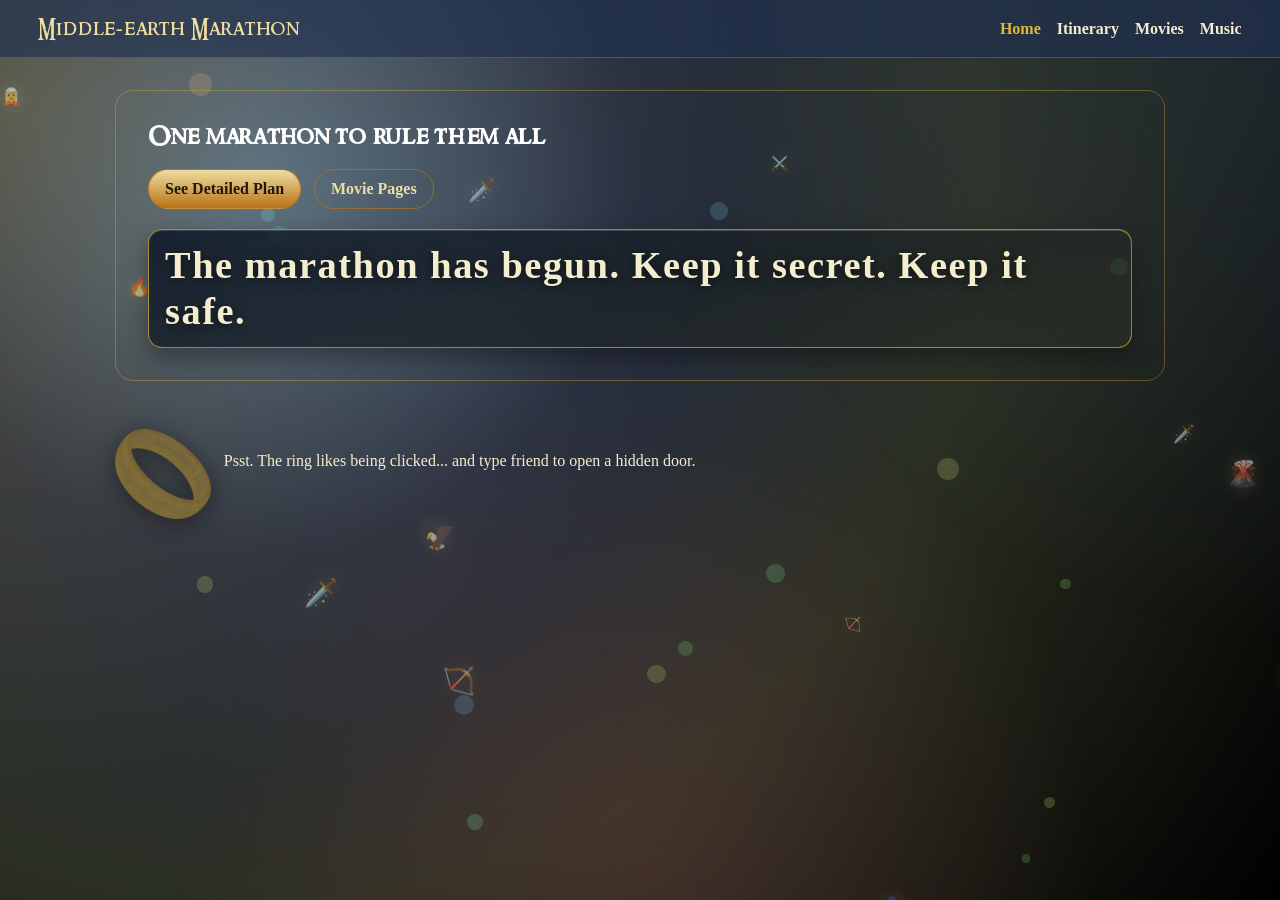
==== commit 4924d696: "Swap ring control asset from SVG to PNG" ====
--- a/index.html
+++ b/index.html
@@ -33,7 +33,7 @@
   </main>
 
   <footer>
-    <button id="ring-button" class="ring" aria-label="The One Ring"><img class="ring-svg" src="assets/images/one-ring.svg" alt="" aria-hidden="true"><span class="sr-only">The One Ring</span></button>
+    <button id="ring-button" class="ring" aria-label="The One Ring"><img class="ring-svg" src="assets/images/one-ring.png" alt="" aria-hidden="true"><span class="sr-only">The One Ring</span></button>
     <p id="ring-message">Psst. The ring likes being clicked... and type friend to open a hidden door.</p>
   </footer>
 
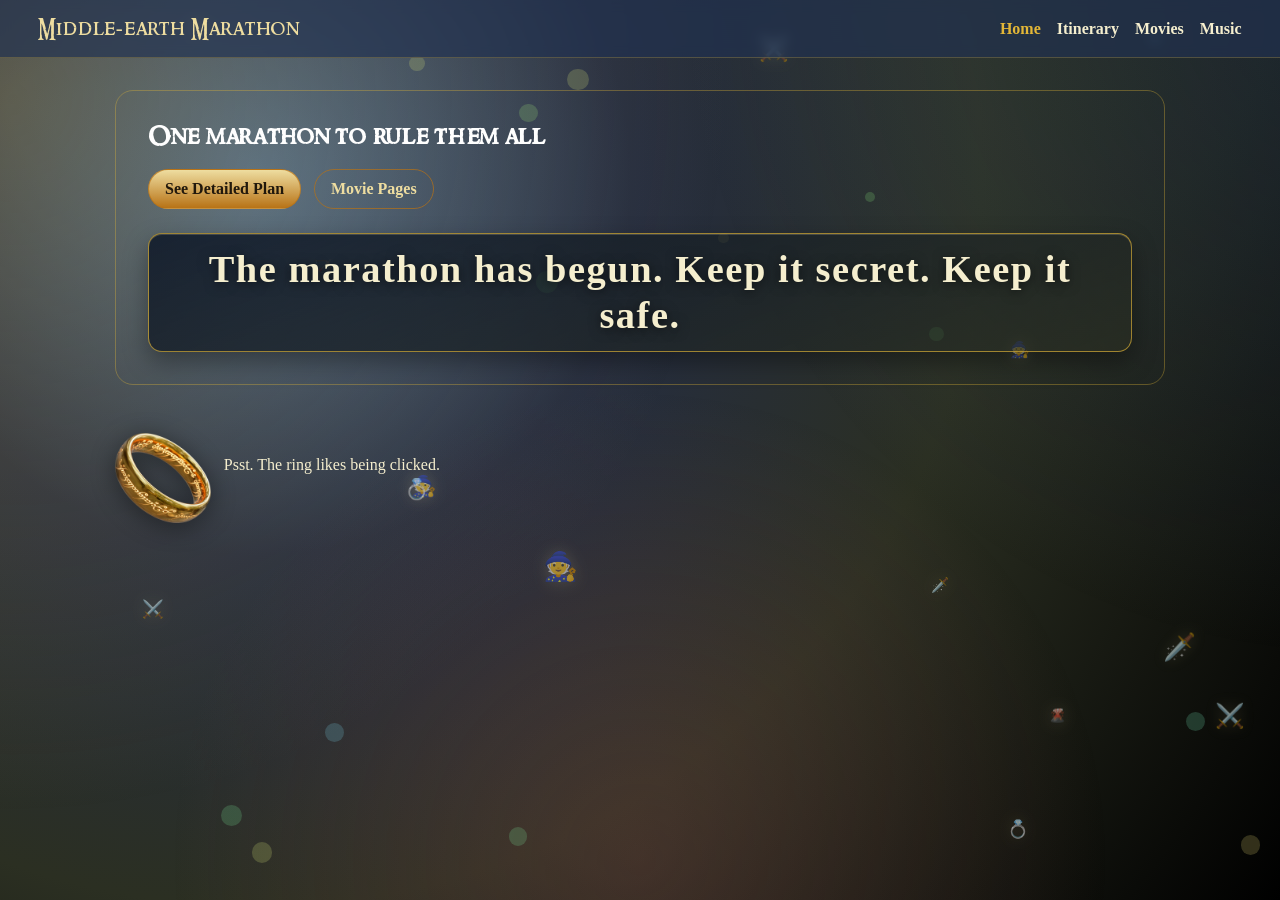
==== commit 38766bf7: "Set per-page easter egg hints in footer messages" ====
--- a/index.html
+++ b/index.html
@@ -34,7 +34,7 @@
 
   <footer>
     <button id="ring-button" class="ring" aria-label="The One Ring"><img class="ring-svg" src="assets/images/one-ring.png" alt="" aria-hidden="true"><span class="sr-only">The One Ring</span></button>
-    <p id="ring-message">Psst. The ring likes being clicked... and type friend to open a hidden door.</p>
+    <p id="ring-message">Psst. The ring likes being clicked.</p>
   </footer>
 
   <script src="app.js"></script>
--- a/styles.css
+++ b/styles.css
@@ -41,14 +41,37 @@
   padding: 0;
   font-family: Georgia, "Times New Roman", serif;
   color: var(--ink);
+  transition: background 700ms ease, filter 700ms ease;
+}
+
+html {
+  min-height: 100%;
   background: radial-gradient(circle at 20% 20%, var(--rotk-4) 0%, var(--rotk-2) 30%, var(--moss-1) 58%, var(--black) 100%);
-  min-height: 100%;
-  height: 100%;
-  transition: background 700ms ease, filter 700ms ease;
 }
 
 body {
   min-height: 100vh;
+  background: transparent;
+}
+
+body[data-page="secret"]::before {
+  content: "";
+  position: fixed;
+  inset: 0;
+  background: url("assets/images/doors-of-durin.png") center/contain no-repeat;
+  opacity: 0.22;
+  filter: hue-rotate(170deg) saturate(1.8) brightness(0.85) drop-shadow(0 0 38px rgba(66, 170, 255, 0.65));
+  pointer-events: none;
+  z-index: 0;
+}
+
+body[data-page="secret"]::after {
+  content: "";
+  position: fixed;
+  inset: 0;
+  background: radial-gradient(circle at 50% 48%, rgba(74, 170, 255, 0.2), rgba(5, 11, 22, 0.4) 45%, rgba(5, 11, 22, 0.76));
+  pointer-events: none;
+  z-index: 0;
 }
 
 .bg-glow {
@@ -221,13 +244,14 @@
 }
 
 .countdown {
-  margin-top: 1.25rem;
+  margin: 1.5rem auto 0;
   color: var(--logo-ivory);
   font-weight: 700;
   font-size: clamp(1.4rem, 4vw, 2.4rem);
   letter-spacing: 0.04em;
   line-height: 1.2;
-  display: inline-flex;
+  display: flex;
+  width: fit-content;
   align-items: center;
   padding: 0.75rem 1rem;
   border-radius: 14px;
@@ -239,19 +263,20 @@
     inset 0 1px 0 rgba(255, 238, 198, 0.18);
   text-shadow: 0 2px 12px rgba(0, 0, 0, 0.6);
   flex-direction: column;
-  align-items: flex-start;
+  align-items: center;
   gap: 0.2rem;
+  text-align: center;
 }
 
 .countdown-label {
-  font-size: clamp(0.8rem, 1.4vw, 1rem);
+  font-size: clamp(1.6rem, 2.8vw, 2rem);
   letter-spacing: 0.08em;
   text-transform: uppercase;
   color: rgba(245, 238, 206, 0.9);
 }
 
 .countdown-time {
-  font-size: clamp(1.45rem, 4.3vw, 2.55rem);
+  font-size: clamp(2.9rem, 8.6vw, 5.1rem);
   font-weight: 800;
   color: var(--logo-light);
   animation: countdown-pulse 1s ease-in-out infinite;
@@ -416,15 +441,27 @@
   gap: 1rem;
   align-items: baseline;
   border-left: 3px solid var(--logo-gold);
-  padding: 0.5rem 0.8rem;
+  padding: 0.7rem 6.2rem 0.55rem 0.8rem;
   background: rgba(20, 33, 50, 0.7);
   border-radius: 8px;
+  position: relative;
 }
 
 .agenda-item span {
-  min-width: 4.4rem;
+  min-width: 8rem;
   color: var(--logo-light);
   font-weight: 700;
+}
+
+.agenda-duration {
+  position: absolute;
+  right: 0.8rem;
+  top: 0.45rem;
+  margin: 0;
+  font-style: normal;
+  font-size: 0.9rem;
+  color: rgba(245, 238, 206, 0.9);
+  letter-spacing: 0.03em;
 }
 
 .ring {
@@ -443,7 +480,7 @@
   width: 100%;
   height: 100%;
   object-fit: contain;
-  filter: invert(54%) sepia(42%) saturate(554%) hue-rotate(5deg) brightness(74%) contrast(95%) drop-shadow(0 4px 12px rgba(0, 0, 0, 0.45));
+  filter: drop-shadow(0 4px 12px rgba(0, 0, 0, 0.45));
 }
 
 .ring:hover {
@@ -609,12 +646,53 @@
   width: 140px;
 }
 
+.durin-gateway {
+  position: fixed;
+  inset: 0;
+  z-index: 100;
+  display: grid;
+  place-items: center;
+  background: radial-gradient(circle at 50% 50%, rgba(78, 181, 255, 0.22), rgba(4, 10, 20, 0.82));
+  animation: durin-fade-in 360ms ease;
+}
+
+.durin-gateway img {
+  height: 100vh;
+  width: auto;
+  max-width: 100vw;
+  object-fit: contain;
+  filter: drop-shadow(0 0 18px rgba(102, 203, 255, 0.9)) drop-shadow(0 0 48px rgba(53, 159, 245, 0.65));
+  animation: durin-glow 2s ease-in-out infinite;
+}
+
+@keyframes durin-fade-in {
+  from {
+    opacity: 0;
+  }
+  to {
+    opacity: 1;
+  }
+}
+
+@keyframes durin-glow {
+  0%,
+  100% {
+    filter: drop-shadow(0 0 16px rgba(102, 203, 255, 0.8)) drop-shadow(0 0 42px rgba(53, 159, 245, 0.58));
+  }
+  50% {
+    filter: drop-shadow(0 0 24px rgba(129, 219, 255, 1)) drop-shadow(0 0 62px rgba(71, 174, 255, 0.78));
+  }
+}
+
 .secret-main {
   width: min(1200px, 95vw);
+  position: relative;
 }
 
 .secret-hero {
   text-align: center;
+  position: relative;
+  z-index: 3;
 }
 
 .secret-stage {
@@ -638,6 +716,8 @@
   border: 1px solid rgba(227, 183, 55, 0.6);
   background: radial-gradient(circle at 40% 30%, rgba(255, 212, 124, 0.2), rgba(20, 26, 35, 0.8) 68%);
   box-shadow: 0 0 32px rgba(227, 183, 55, 0.22), inset 0 0 22px rgba(0, 0, 0, 0.45);
+  position: relative;
+  z-index: 6;
 }
 
 .spin-orbit {
@@ -648,6 +728,8 @@
   height: 640px;
   transform: translate(-50%, -50%);
   animation: orbit-spin 26s linear infinite;
+  z-index: 50;
+  pointer-events: none;
 }
 
 .spin-orbit img {
